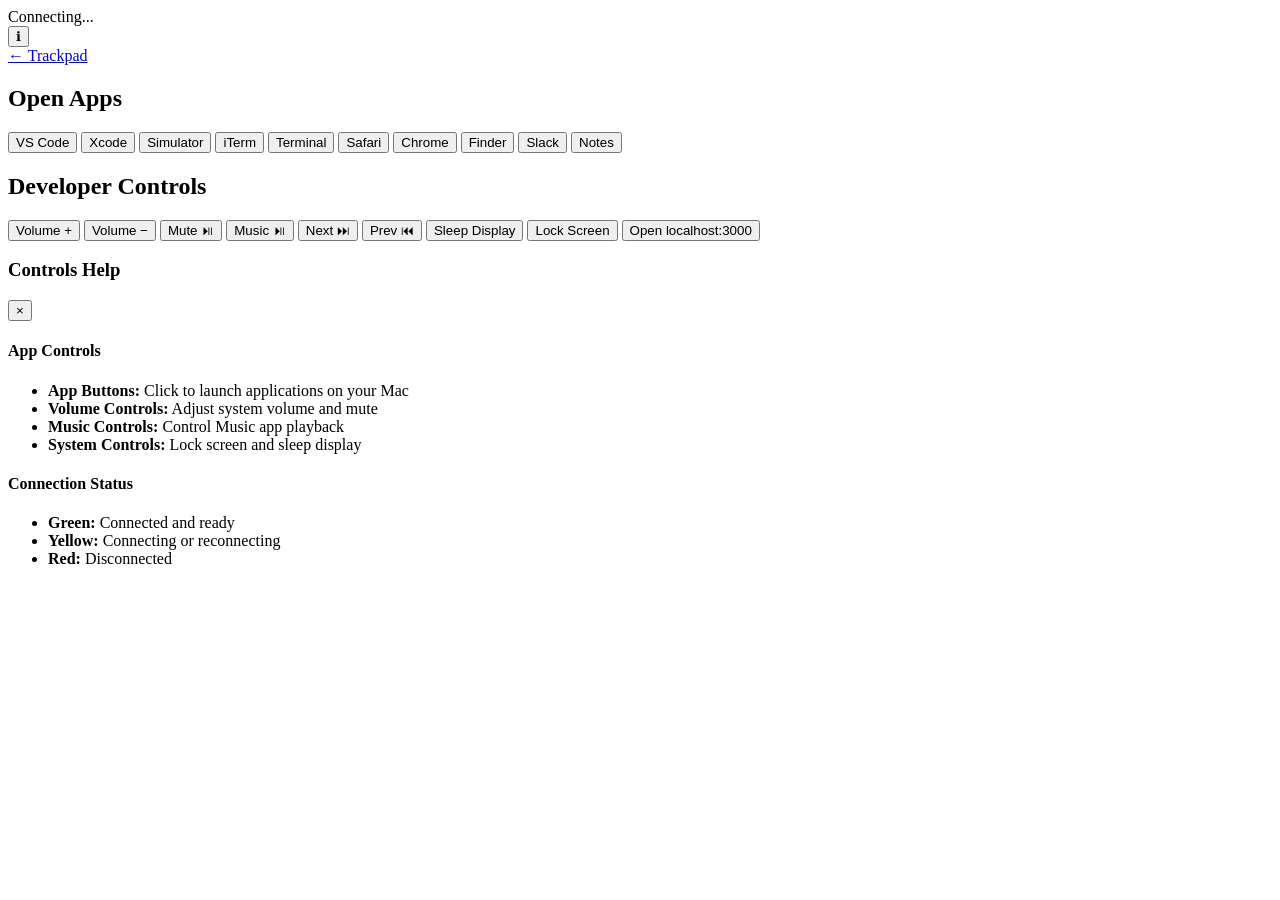
==== web/apps.html @ 4861fbb9 "first commit" ====
<!DOCTYPE html>
<html lang="en">
<head>
  <meta charset="UTF-8" />
  <meta name="viewport" content="width=device-width, initial-scale=1, user-scalable=no" />
  <title>Remote Controls</title>
  <link rel="stylesheet" href="/styles.css" />
</head>
<body>
  <div id="status-bar">
    <div id="connection-status">
      <div id="status-indicator" class="status-red"></div>
      <span id="status-text">Connecting...</span>
    </div>
    <button id="info-btn" class="info-btn">ℹ</button>
  </div>

  <div class="toolbar">
    <a class="link" href="/index.html">← Trackpad</a>
  </div>

  <main class="page">
    <section>
      <h2>Open Apps</h2>
      <div class="grid">
        <button class="tile" data-type="launch" data-app="Visual Studio Code">VS Code</button>
        <button class="tile" data-type="launch" data-app="Xcode">Xcode</button>
        <button class="tile" data-type="launch" data-app="Simulator">Simulator</button>
        <button class="tile" data-type="launch" data-app="iTerm">iTerm</button>
        <button class="tile" data-type="launch" data-app="Terminal">Terminal</button>
        <button class="tile" data-type="launch" data-app="Safari">Safari</button>
        <button class="tile" data-type="launch" data-app="Google Chrome">Chrome</button>
        <button class="tile" data-type="launch" data-app="Finder">Finder</button>
        <button class="tile" data-type="launch" data-app="Slack">Slack</button>
        <button class="tile" data-type="launch" data-app="Notes">Notes</button>
      </div>
    </section>

    <section>
      <h2>Developer Controls</h2>
      <div class="grid">
        <button class="tile" data-type="control" data-action="volume_up">Volume +</button>
        <button class="tile" data-type="control" data-action="volume_down">Volume −</button>
        <button class="tile" data-type="control" data-action="mute_toggle">Mute ⏯</button>

        <button class="tile" data-type="control" data-action="play_pause">Music ⏯</button>
        <button class="tile" data-type="control" data-action="next_track">Next ⏭</button>
        <button class="tile" data-type="control" data-action="prev_track">Prev ⏮</button>

        <button class="tile" data-type="control" data-action="sleep_display">Sleep Display</button>
        <button class="tile" data-type="control" data-action="lock">Lock Screen</button>
        <button class="tile" data-type="open_url" data-url="http://localhost:3000">Open localhost:3000</button>
      </div>
    </section>
  </main>

  <!-- Info Modal -->
  <div id="info-modal" class="modal hidden">
    <div class="modal-content">
      <div class="modal-header">
        <h3>Controls Help</h3>
        <button id="close-modal" class="close-btn">×</button>
      </div>
      <div class="modal-body">
        <h4>App Controls</h4>
        <ul>
          <li><strong>App Buttons:</strong> Click to launch applications on your Mac</li>
          <li><strong>Volume Controls:</strong> Adjust system volume and mute</li>
          <li><strong>Music Controls:</strong> Control Music app playback</li>
          <li><strong>System Controls:</strong> Lock screen and sleep display</li>
        </ul>
        
        <h4>Connection Status</h4>
        <ul>
          <li><span class="status-dot status-green"></span> <strong>Green:</strong> Connected and ready</li>
          <li><span class="status-dot status-yellow"></span> <strong>Yellow:</strong> Connecting or reconnecting</li>
          <li><span class="status-dot status-red"></span> <strong>Red:</strong> Disconnected</li>
        </ul>
      </div>
    </div>
  </div>

  <script src="/apps.js"></script>
</body>
</html>
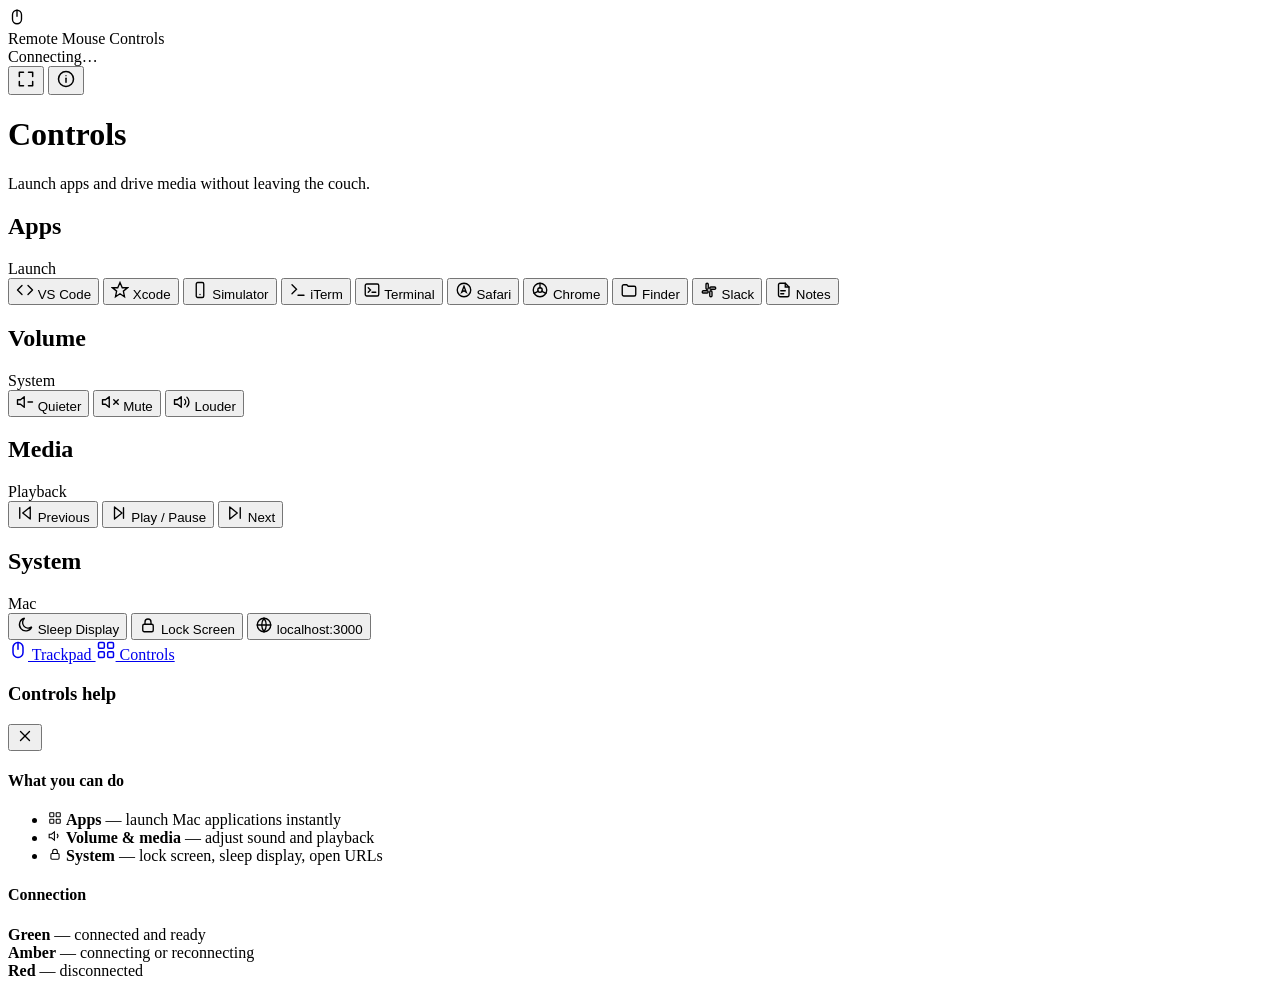
==== commit 91b02422: "Add tag-triggered GitHub Release CI and ship UI updates. Automate macOS binary builds on v* tags and" ====
--- a/web/apps.html
+++ b/web/apps.html
@@ -2,84 +2,285 @@
 <html lang="en">
 <head>
   <meta charset="UTF-8" />
-  <meta name="viewport" content="width=device-width, initial-scale=1, user-scalable=no" />
+  <meta name="viewport" content="width=device-width, initial-scale=1, viewport-fit=cover, user-scalable=no" />
+  <meta name="apple-mobile-web-app-capable" content="yes" />
+  <meta name="mobile-web-app-capable" content="yes" />
+  <meta name="apple-mobile-web-app-status-bar-style" content="black-translucent" />
+  <meta name="apple-mobile-web-app-title" content="Remote Mouse" />
+  <meta name="theme-color" content="#0a0f0e" />
   <title>Remote Controls</title>
+  <link rel="manifest" href="/manifest.webmanifest" />
+  <link rel="apple-touch-icon" href="/apple-touch-icon.png" />
+  <link rel="icon" type="image/png" sizes="192x192" href="/icon-192.png" />
   <link rel="stylesheet" href="/styles.css" />
 </head>
-<body>
-  <div id="status-bar">
-    <div id="connection-status">
-      <div id="status-indicator" class="status-red"></div>
-      <span id="status-text">Connecting...</span>
-    </div>
-    <button id="info-btn" class="info-btn">ℹ</button>
-  </div>
-
-  <div class="toolbar">
-    <a class="link" href="/index.html">← Trackpad</a>
-  </div>
+<body class="is-controls">
+  <header class="app-chrome" id="status-bar">
+    <div class="brand">
+      <div class="brand-mark" aria-hidden="true">
+        <svg viewBox="0 0 24 24" fill="none" stroke="currentColor" stroke-width="1.8" stroke-linecap="round" stroke-linejoin="round" width="18" height="18">
+          <rect x="6" y="3" width="12" height="18" rx="6"/>
+          <line x1="12" y1="3" x2="12" y2="11"/>
+        </svg>
+      </div>
+      <div class="brand-text">
+        <span class="brand-name">Remote Mouse</span>
+        <span class="brand-sub">Controls</span>
+      </div>
+    </div>
+
+    <div class="chrome-actions">
+      <div id="connection-status" class="connection-status" aria-live="polite">
+        <div id="status-indicator" class="status-red" aria-hidden="true"></div>
+        <span id="status-text">Connecting…</span>
+      </div>
+      <button id="fullscreen-btn" class="icon-btn" type="button" aria-label="Fullscreen or install app">
+        <svg viewBox="0 0 24 24" fill="none" stroke="currentColor" stroke-width="1.8" stroke-linecap="round" stroke-linejoin="round" width="20" height="20" aria-hidden="true">
+          <polyline points="4 9 4 4 9 4"/>
+          <polyline points="20 9 20 4 15 4"/>
+          <polyline points="4 15 4 20 9 20"/>
+          <polyline points="20 15 20 20 15 20"/>
+        </svg>
+      </button>
+      <button id="info-btn" class="icon-btn info-btn" type="button" aria-label="Controls help">
+        <svg viewBox="0 0 24 24" fill="none" stroke="currentColor" stroke-width="1.8" stroke-linecap="round" stroke-linejoin="round" width="20" height="20" aria-hidden="true">
+          <circle cx="12" cy="12" r="9"/>
+          <line x1="12" y1="11" x2="12" y2="16"/>
+          <circle cx="12" cy="8" r="0.8" fill="currentColor" stroke="none"/>
+        </svg>
+      </button>
+    </div>
+  </header>
 
   <main class="page">
-    <section>
-      <h2>Open Apps</h2>
+    <div class="page-intro">
+      <h1>Controls</h1>
+      <p>Launch apps and drive media without leaving the couch.</p>
+    </div>
+
+    <section class="section">
+      <div class="section-head">
+        <h2>Apps</h2>
+        <span>Launch</span>
+      </div>
+      <div class="grid apps-grid">
+        <button class="tile" type="button" data-type="launch" data-app="Visual Studio Code">
+          <span class="tile-icon" aria-hidden="true">
+            <svg viewBox="0 0 24 24" fill="none" stroke="currentColor" stroke-width="1.8" stroke-linecap="round" stroke-linejoin="round" width="18" height="18"><polyline points="16 18 22 12 16 6"/><polyline points="8 6 2 12 8 18"/></svg>
+          </span>
+          <span class="tile-label">VS Code</span>
+        </button>
+        <button class="tile" type="button" data-type="launch" data-app="Xcode">
+          <span class="tile-icon" aria-hidden="true">
+            <svg viewBox="0 0 24 24" fill="none" stroke="currentColor" stroke-width="1.8" stroke-linecap="round" width="18" height="18"><path d="M12 2l3 7h7l-5.5 4.5L18 21l-6-4-6 4 1.5-7.5L2 9h7z"/></svg>
+          </span>
+          <span class="tile-label">Xcode</span>
+        </button>
+        <button class="tile" type="button" data-type="launch" data-app="Simulator">
+          <span class="tile-icon" aria-hidden="true">
+            <svg viewBox="0 0 24 24" fill="none" stroke="currentColor" stroke-width="1.8" stroke-linecap="round" width="18" height="18"><rect x="7" y="2" width="10" height="20" rx="2"/><line x1="12" y1="18" x2="12" y2="18.01"/></svg>
+          </span>
+          <span class="tile-label">Simulator</span>
+        </button>
+        <button class="tile" type="button" data-type="launch" data-app="iTerm">
+          <span class="tile-icon" aria-hidden="true">
+            <svg viewBox="0 0 24 24" fill="none" stroke="currentColor" stroke-width="1.8" stroke-linecap="round" width="18" height="18"><polyline points="4 17 10 11 4 5"/><line x1="12" y1="19" x2="20" y2="19"/></svg>
+          </span>
+          <span class="tile-label">iTerm</span>
+        </button>
+        <button class="tile" type="button" data-type="launch" data-app="Terminal">
+          <span class="tile-icon" aria-hidden="true">
+            <svg viewBox="0 0 24 24" fill="none" stroke="currentColor" stroke-width="1.8" stroke-linecap="round" width="18" height="18"><rect x="3" y="4" width="18" height="16" rx="2"/><polyline points="7 15 10 12 7 9"/><line x1="12" y1="15" x2="17" y2="15"/></svg>
+          </span>
+          <span class="tile-label">Terminal</span>
+        </button>
+        <button class="tile" type="button" data-type="launch" data-app="Safari">
+          <span class="tile-icon" aria-hidden="true">
+            <svg viewBox="0 0 24 24" fill="none" stroke="currentColor" stroke-width="1.8" stroke-linecap="round" width="18" height="18"><circle cx="12" cy="12" r="9"/><polygon points="12 7 15 15 12 13 9 15"/></svg>
+          </span>
+          <span class="tile-label">Safari</span>
+        </button>
+        <button class="tile" type="button" data-type="launch" data-app="Google Chrome">
+          <span class="tile-icon" aria-hidden="true">
+            <svg viewBox="0 0 24 24" fill="none" stroke="currentColor" stroke-width="1.8" stroke-linecap="round" width="18" height="18"><circle cx="12" cy="12" r="9"/><circle cx="12" cy="12" r="3"/><line x1="12" y1="3" x2="12" y2="9"/><line x1="19.8" y1="16.5" x2="14.1" y2="13.5"/><line x1="4.2" y1="16.5" x2="9.9" y2="13.5"/></svg>
+          </span>
+          <span class="tile-label">Chrome</span>
+        </button>
+        <button class="tile" type="button" data-type="launch" data-app="Finder">
+          <span class="tile-icon" aria-hidden="true">
+            <svg viewBox="0 0 24 24" fill="none" stroke="currentColor" stroke-width="1.8" stroke-linecap="round" width="18" height="18"><path d="M3 7a2 2 0 0 1 2-2h4l2 2h8a2 2 0 0 1 2 2v9a2 2 0 0 1-2 2H5a2 2 0 0 1-2-2V7z"/></svg>
+          </span>
+          <span class="tile-label">Finder</span>
+        </button>
+        <button class="tile" type="button" data-type="launch" data-app="Slack">
+          <span class="tile-icon" aria-hidden="true">
+            <svg viewBox="0 0 24 24" fill="none" stroke="currentColor" stroke-width="1.8" stroke-linecap="round" width="18" height="18"><rect x="8" y="3" width="3" height="8" rx="1.5"/><rect x="13" y="13" width="3" height="8" rx="1.5"/><rect x="3" y="13" width="8" height="3" rx="1.5"/><rect x="13" y="8" width="8" height="3" rx="1.5"/></svg>
+          </span>
+          <span class="tile-label">Slack</span>
+        </button>
+        <button class="tile" type="button" data-type="launch" data-app="Notes">
+          <span class="tile-icon" aria-hidden="true">
+            <svg viewBox="0 0 24 24" fill="none" stroke="currentColor" stroke-width="1.8" stroke-linecap="round" width="18" height="18"><path d="M8 3h7l5 5v11a2 2 0 0 1-2 2H8a2 2 0 0 1-2-2V5a2 2 0 0 1 2-2z"/><path d="M15 3v5h5"/><line x1="9" y1="13" x2="15" y2="13"/><line x1="9" y1="17" x2="13" y2="17"/></svg>
+          </span>
+          <span class="tile-label">Notes</span>
+        </button>
+      </div>
+    </section>
+
+    <section class="section">
+      <div class="section-head">
+        <h2>Volume</h2>
+        <span>System</span>
+      </div>
+      <div class="media-row">
+        <button class="tile" type="button" data-type="control" data-action="volume_down">
+          <span class="tile-icon" aria-hidden="true">
+            <svg viewBox="0 0 24 24" fill="none" stroke="currentColor" stroke-width="1.8" stroke-linecap="round" stroke-linejoin="round" width="18" height="18"><polygon points="11 5 6 9 2 9 2 15 6 15 11 19 11 5"/><line x1="16" y1="12" x2="22" y2="12"/></svg>
+          </span>
+          <span class="tile-label">Quieter</span>
+        </button>
+        <button class="tile" type="button" data-type="control" data-action="mute_toggle">
+          <span class="tile-icon" aria-hidden="true">
+            <svg viewBox="0 0 24 24" fill="none" stroke="currentColor" stroke-width="1.8" stroke-linecap="round" stroke-linejoin="round" width="18" height="18"><polygon points="11 5 6 9 2 9 2 15 6 15 11 19 11 5"/><line x1="23" y1="9" x2="17" y2="15"/><line x1="17" y1="9" x2="23" y2="15"/></svg>
+          </span>
+          <span class="tile-label">Mute</span>
+        </button>
+        <button class="tile" type="button" data-type="control" data-action="volume_up">
+          <span class="tile-icon" aria-hidden="true">
+            <svg viewBox="0 0 24 24" fill="none" stroke="currentColor" stroke-width="1.8" stroke-linecap="round" stroke-linejoin="round" width="18" height="18"><polygon points="11 5 6 9 2 9 2 15 6 15 11 19 11 5"/><path d="M15.5 8.5a5 5 0 0 1 0 7"/><path d="M18.5 5.5a9 9 0 0 1 0 13"/></svg>
+          </span>
+          <span class="tile-label">Louder</span>
+        </button>
+      </div>
+    </section>
+
+    <section class="section">
+      <div class="section-head">
+        <h2>Media</h2>
+        <span>Playback</span>
+      </div>
+      <div class="media-row">
+        <button class="tile" type="button" data-type="control" data-action="prev_track">
+          <span class="tile-icon" aria-hidden="true">
+            <svg viewBox="0 0 24 24" fill="none" stroke="currentColor" stroke-width="1.8" stroke-linecap="round" stroke-linejoin="round" width="18" height="18"><polygon points="19 20 9 12 19 4 19 20"/><line x1="5" y1="19" x2="5" y2="5"/></svg>
+          </span>
+          <span class="tile-label">Previous</span>
+        </button>
+        <button class="tile" type="button" data-type="control" data-action="play_pause">
+          <span class="tile-icon" aria-hidden="true">
+            <svg viewBox="0 0 24 24" fill="none" stroke="currentColor" stroke-width="1.8" stroke-linecap="round" stroke-linejoin="round" width="18" height="18"><polygon points="6 4 16 12 6 20 6 4"/><line x1="18" y1="5" x2="18" y2="19"/></svg>
+          </span>
+          <span class="tile-label">Play / Pause</span>
+        </button>
+        <button class="tile" type="button" data-type="control" data-action="next_track">
+          <span class="tile-icon" aria-hidden="true">
+            <svg viewBox="0 0 24 24" fill="none" stroke="currentColor" stroke-width="1.8" stroke-linecap="round" stroke-linejoin="round" width="18" height="18"><polygon points="5 4 15 12 5 20 5 4"/><line x1="19" y1="5" x2="19" y2="19"/></svg>
+          </span>
+          <span class="tile-label">Next</span>
+        </button>
+      </div>
+    </section>
+
+    <section class="section">
+      <div class="section-head">
+        <h2>System</h2>
+        <span>Mac</span>
+      </div>
       <div class="grid">
-        <button class="tile" data-type="launch" data-app="Visual Studio Code">VS Code</button>
-        <button class="tile" data-type="launch" data-app="Xcode">Xcode</button>
-        <button class="tile" data-type="launch" data-app="Simulator">Simulator</button>
-        <button class="tile" data-type="launch" data-app="iTerm">iTerm</button>
-        <button class="tile" data-type="launch" data-app="Terminal">Terminal</button>
-        <button class="tile" data-type="launch" data-app="Safari">Safari</button>
-        <button class="tile" data-type="launch" data-app="Google Chrome">Chrome</button>
-        <button class="tile" data-type="launch" data-app="Finder">Finder</button>
-        <button class="tile" data-type="launch" data-app="Slack">Slack</button>
-        <button class="tile" data-type="launch" data-app="Notes">Notes</button>
-      </div>
-    </section>
-
-    <section>
-      <h2>Developer Controls</h2>
-      <div class="grid">
-        <button class="tile" data-type="control" data-action="volume_up">Volume +</button>
-        <button class="tile" data-type="control" data-action="volume_down">Volume −</button>
-        <button class="tile" data-type="control" data-action="mute_toggle">Mute ⏯</button>
-
-        <button class="tile" data-type="control" data-action="play_pause">Music ⏯</button>
-        <button class="tile" data-type="control" data-action="next_track">Next ⏭</button>
-        <button class="tile" data-type="control" data-action="prev_track">Prev ⏮</button>
-
-        <button class="tile" data-type="control" data-action="sleep_display">Sleep Display</button>
-        <button class="tile" data-type="control" data-action="lock">Lock Screen</button>
-        <button class="tile" data-type="open_url" data-url="http://localhost:3000">Open localhost:3000</button>
+        <button class="tile tile--warm" type="button" data-type="control" data-action="sleep_display">
+          <span class="tile-icon" aria-hidden="true">
+            <svg viewBox="0 0 24 24" fill="none" stroke="currentColor" stroke-width="1.8" stroke-linecap="round" width="18" height="18"><path d="M21 14.5A8.5 8.5 0 1 1 11.5 3 6.5 6.5 0 0 0 21 14.5z"/></svg>
+          </span>
+          <span class="tile-label">Sleep Display</span>
+        </button>
+        <button class="tile tile--danger" type="button" data-type="control" data-action="lock">
+          <span class="tile-icon" aria-hidden="true">
+            <svg viewBox="0 0 24 24" fill="none" stroke="currentColor" stroke-width="1.8" stroke-linecap="round" width="18" height="18"><rect x="5" y="11" width="14" height="10" rx="2"/><path d="M8 11V8a4 4 0 0 1 8 0v3"/></svg>
+          </span>
+          <span class="tile-label">Lock Screen</span>
+        </button>
+        <button class="tile" type="button" data-type="open_url" data-url="http://localhost:3000">
+          <span class="tile-icon" aria-hidden="true">
+            <svg viewBox="0 0 24 24" fill="none" stroke="currentColor" stroke-width="1.8" stroke-linecap="round" width="18" height="18"><circle cx="12" cy="12" r="9"/><line x1="3" y1="12" x2="21" y2="12"/><path d="M12 3a15 15 0 0 1 0 18"/><path d="M12 3a15 15 0 0 0 0 18"/></svg>
+          </span>
+          <span class="tile-label">localhost:3000</span>
+        </button>
       </div>
     </section>
   </main>
 
-  <!-- Info Modal -->
-  <div id="info-modal" class="modal hidden">
+  <nav class="dock" aria-label="Primary">
+    <a class="dock-link" href="/index.html">
+      <svg viewBox="0 0 24 24" fill="none" stroke="currentColor" stroke-width="1.8" stroke-linecap="round" stroke-linejoin="round" width="20" height="20" aria-hidden="true">
+        <rect x="6" y="3" width="12" height="18" rx="6"/>
+        <line x1="12" y1="3" x2="12" y2="11"/>
+      </svg>
+      Trackpad
+    </a>
+    <a class="dock-link is-active" href="/apps.html" aria-current="page">
+      <svg viewBox="0 0 24 24" fill="none" stroke="currentColor" stroke-width="1.8" stroke-linecap="round" stroke-linejoin="round" width="20" height="20" aria-hidden="true">
+        <rect x="3" y="3" width="7" height="7" rx="1.5"/>
+        <rect x="14" y="3" width="7" height="7" rx="1.5"/>
+        <rect x="3" y="14" width="7" height="7" rx="1.5"/>
+        <rect x="14" y="14" width="7" height="7" rx="1.5"/>
+      </svg>
+      Controls
+    </a>
+  </nav>
+
+  <div id="info-modal" class="modal hidden" role="dialog" aria-modal="true" aria-labelledby="help-title" aria-hidden="true">
     <div class="modal-content">
       <div class="modal-header">
-        <h3>Controls Help</h3>
-        <button id="close-modal" class="close-btn">×</button>
+        <h3 id="help-title">Controls help</h3>
+        <button id="close-modal" class="close-btn" type="button" aria-label="Close">
+          <svg viewBox="0 0 24 24" fill="none" stroke="currentColor" stroke-width="1.8" stroke-linecap="round" width="18" height="18" aria-hidden="true">
+            <line x1="6" y1="6" x2="18" y2="18"/><line x1="18" y1="6" x2="6" y2="18"/>
+          </svg>
+        </button>
       </div>
       <div class="modal-body">
-        <h4>App Controls</h4>
-        <ul>
-          <li><strong>App Buttons:</strong> Click to launch applications on your Mac</li>
-          <li><strong>Volume Controls:</strong> Adjust system volume and mute</li>
-          <li><strong>Music Controls:</strong> Control Music app playback</li>
-          <li><strong>System Controls:</strong> Lock screen and sleep display</li>
+        <h4>What you can do</h4>
+        <ul class="help-list">
+          <li>
+            <span class="help-icon" aria-hidden="true">
+              <svg viewBox="0 0 24 24" fill="none" stroke="currentColor" stroke-width="1.8" width="14" height="14"><rect x="3" y="3" width="7" height="7" rx="1"/><rect x="14" y="3" width="7" height="7" rx="1"/><rect x="3" y="14" width="7" height="7" rx="1"/><rect x="14" y="14" width="7" height="7" rx="1"/></svg>
+            </span>
+            <span><strong>Apps</strong> — launch Mac applications instantly</span>
+          </li>
+          <li>
+            <span class="help-icon" aria-hidden="true">
+              <svg viewBox="0 0 24 24" fill="none" stroke="currentColor" stroke-width="1.8" width="14" height="14"><polygon points="11 5 6 9 2 9 2 15 6 15 11 19 11 5"/><path d="M15.5 8.5a5 5 0 0 1 0 7"/></svg>
+            </span>
+            <span><strong>Volume & media</strong> — adjust sound and playback</span>
+          </li>
+          <li>
+            <span class="help-icon" aria-hidden="true">
+              <svg viewBox="0 0 24 24" fill="none" stroke="currentColor" stroke-width="1.8" width="14" height="14"><rect x="5" y="11" width="14" height="10" rx="2"/><path d="M8 11V8a4 4 0 0 1 8 0v3"/></svg>
+            </span>
+            <span><strong>System</strong> — lock screen, sleep display, open URLs</span>
+          </li>
         </ul>
-        
-        <h4>Connection Status</h4>
-        <ul>
-          <li><span class="status-dot status-green"></span> <strong>Green:</strong> Connected and ready</li>
-          <li><span class="status-dot status-yellow"></span> <strong>Yellow:</strong> Connecting or reconnecting</li>
-          <li><span class="status-dot status-red"></span> <strong>Red:</strong> Disconnected</li>
-        </ul>
+
+        <h4>Connection</h4>
+        <div class="status-legend">
+          <div class="status-legend-row">
+            <span class="status-dot status-green" aria-hidden="true"></span>
+            <span><strong>Green</strong> — connected and ready</span>
+          </div>
+          <div class="status-legend-row">
+            <span class="status-dot status-yellow" aria-hidden="true"></span>
+            <span><strong>Amber</strong> — connecting or reconnecting</span>
+          </div>
+          <div class="status-legend-row">
+            <span class="status-dot status-red" aria-hidden="true"></span>
+            <span><strong>Red</strong> — disconnected</span>
+          </div>
+        </div>
       </div>
     </div>
   </div>
 
+  <script src="/ui.js"></script>
   <script src="/apps.js"></script>
 </body>
-</html>+</html>
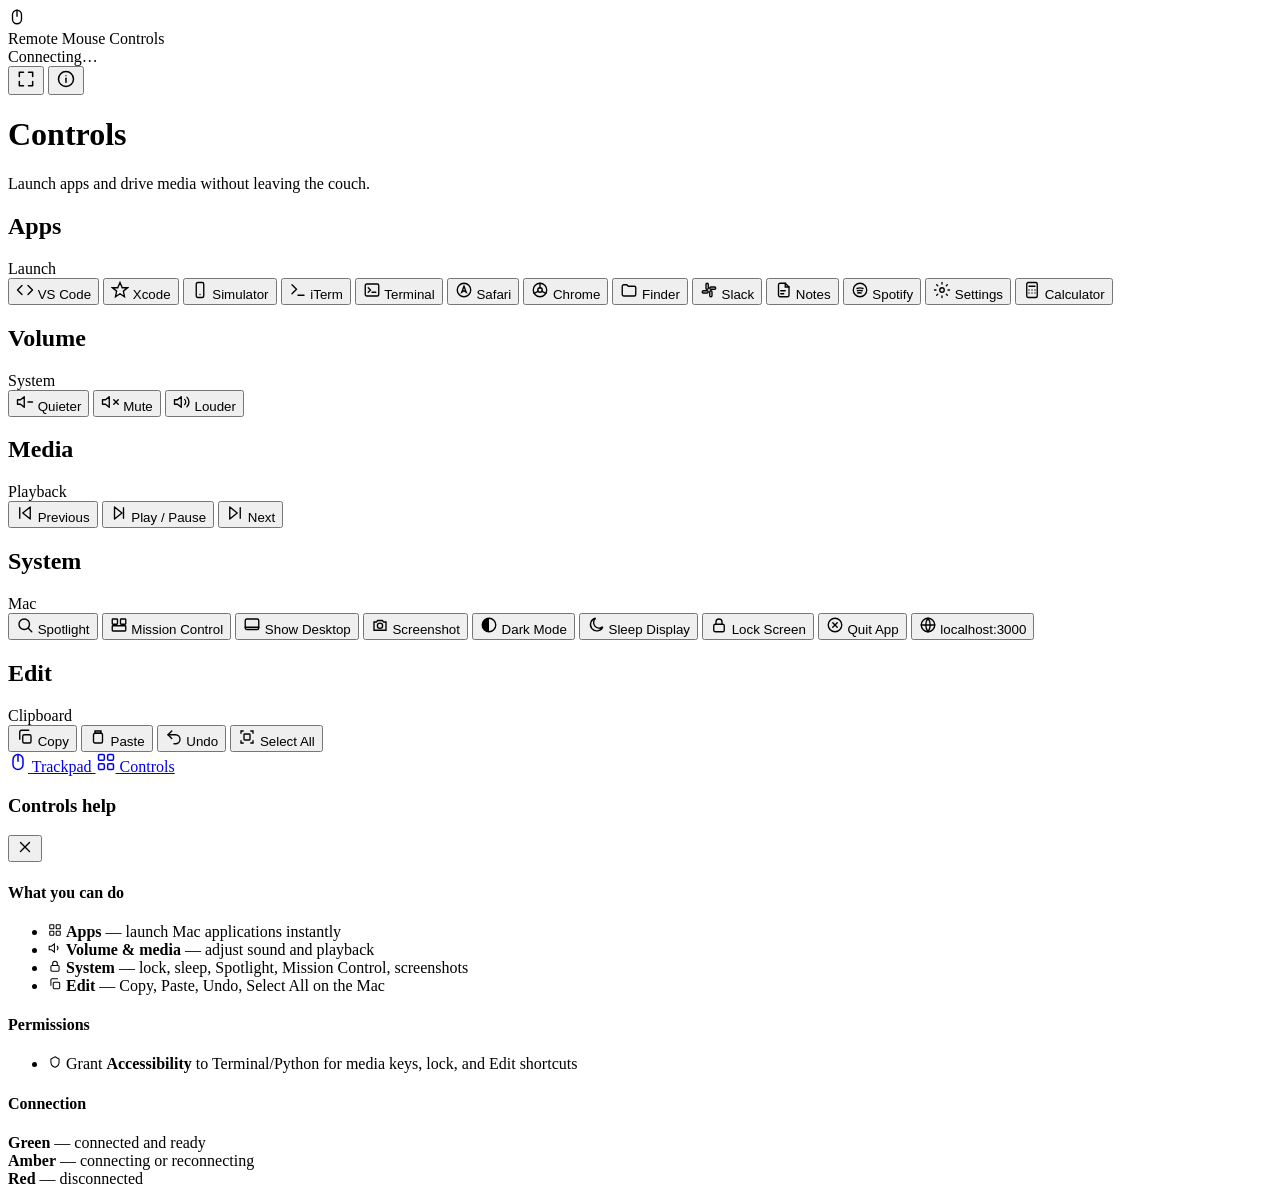
==== commit 86e85f75: "Fix Controls action buttons and expand remote actions Media buttons previously only targeted Apple M" ====
--- a/web/apps.html
+++ b/web/apps.html
@@ -124,6 +124,24 @@
           </span>
           <span class="tile-label">Notes</span>
         </button>
+        <button class="tile" type="button" data-type="launch" data-app="Spotify">
+          <span class="tile-icon" aria-hidden="true">
+            <svg viewBox="0 0 24 24" fill="none" stroke="currentColor" stroke-width="1.8" stroke-linecap="round" width="18" height="18"><circle cx="12" cy="12" r="9"/><path d="M8 10c2.5-1 5.5-1 8 0"/><path d="M8.5 13c2-.7 4.5-.7 6.5 0"/><path d="M9 16c1.4-.4 3-.4 4.5 0"/></svg>
+          </span>
+          <span class="tile-label">Spotify</span>
+        </button>
+        <button class="tile" type="button" data-type="launch" data-app="System Settings">
+          <span class="tile-icon" aria-hidden="true">
+            <svg viewBox="0 0 24 24" fill="none" stroke="currentColor" stroke-width="1.8" stroke-linecap="round" width="18" height="18"><circle cx="12" cy="12" r="3"/><path d="M12 2v2M12 20v2M4.9 4.9l1.4 1.4M17.7 17.7l1.4 1.4M2 12h2M20 12h2M4.9 19.1l1.4-1.4M17.7 6.3l1.4-1.4"/></svg>
+          </span>
+          <span class="tile-label">Settings</span>
+        </button>
+        <button class="tile" type="button" data-type="launch" data-app="Calculator">
+          <span class="tile-icon" aria-hidden="true">
+            <svg viewBox="0 0 24 24" fill="none" stroke="currentColor" stroke-width="1.8" stroke-linecap="round" width="18" height="18"><rect x="5" y="2" width="14" height="20" rx="2"/><line x1="8" y1="7" x2="16" y2="7"/><line x1="8" y1="12" x2="8" y2="12.01"/><line x1="12" y1="12" x2="12" y2="12.01"/><line x1="16" y1="12" x2="16" y2="12.01"/><line x1="8" y1="16" x2="8" y2="16.01"/><line x1="12" y1="16" x2="12" y2="16.01"/><line x1="16" y1="16" x2="16" y2="16.01"/></svg>
+          </span>
+          <span class="tile-label">Calculator</span>
+        </button>
       </div>
     </section>
 
@@ -187,6 +205,36 @@
         <span>Mac</span>
       </div>
       <div class="grid">
+        <button class="tile" type="button" data-type="control" data-action="spotlight">
+          <span class="tile-icon" aria-hidden="true">
+            <svg viewBox="0 0 24 24" fill="none" stroke="currentColor" stroke-width="1.8" stroke-linecap="round" width="18" height="18"><circle cx="11" cy="11" r="7"/><line x1="21" y1="21" x2="16.65" y2="16.65"/></svg>
+          </span>
+          <span class="tile-label">Spotlight</span>
+        </button>
+        <button class="tile" type="button" data-type="control" data-action="mission_control">
+          <span class="tile-icon" aria-hidden="true">
+            <svg viewBox="0 0 24 24" fill="none" stroke="currentColor" stroke-width="1.8" stroke-linecap="round" width="18" height="18"><rect x="3" y="4" width="7" height="7" rx="1"/><rect x="14" y="4" width="7" height="7" rx="1"/><rect x="3" y="13" width="18" height="7" rx="1"/></svg>
+          </span>
+          <span class="tile-label">Mission Control</span>
+        </button>
+        <button class="tile" type="button" data-type="control" data-action="show_desktop">
+          <span class="tile-icon" aria-hidden="true">
+            <svg viewBox="0 0 24 24" fill="none" stroke="currentColor" stroke-width="1.8" stroke-linecap="round" width="18" height="18"><rect x="3" y="4" width="18" height="14" rx="2"/><line x1="3" y1="15" x2="21" y2="15"/></svg>
+          </span>
+          <span class="tile-label">Show Desktop</span>
+        </button>
+        <button class="tile" type="button" data-type="control" data-action="screenshot">
+          <span class="tile-icon" aria-hidden="true">
+            <svg viewBox="0 0 24 24" fill="none" stroke="currentColor" stroke-width="1.8" stroke-linecap="round" width="18" height="18"><path d="M4 8h3l2-2h6l2 2h3v11H4z"/><circle cx="12" cy="13" r="3.5"/></svg>
+          </span>
+          <span class="tile-label">Screenshot</span>
+        </button>
+        <button class="tile" type="button" data-type="control" data-action="dark_mode">
+          <span class="tile-icon" aria-hidden="true">
+            <svg viewBox="0 0 24 24" fill="none" stroke="currentColor" stroke-width="1.8" stroke-linecap="round" width="18" height="18"><circle cx="12" cy="12" r="9"/><path d="M12 3a9 9 0 0 0 0 18z" fill="currentColor" stroke="none"/></svg>
+          </span>
+          <span class="tile-label">Dark Mode</span>
+        </button>
         <button class="tile tile--warm" type="button" data-type="control" data-action="sleep_display">
           <span class="tile-icon" aria-hidden="true">
             <svg viewBox="0 0 24 24" fill="none" stroke="currentColor" stroke-width="1.8" stroke-linecap="round" width="18" height="18"><path d="M21 14.5A8.5 8.5 0 1 1 11.5 3 6.5 6.5 0 0 0 21 14.5z"/></svg>
@@ -199,11 +247,50 @@
           </span>
           <span class="tile-label">Lock Screen</span>
         </button>
+        <button class="tile tile--danger" type="button" data-type="control" data-action="quit_front">
+          <span class="tile-icon" aria-hidden="true">
+            <svg viewBox="0 0 24 24" fill="none" stroke="currentColor" stroke-width="1.8" stroke-linecap="round" width="18" height="18"><circle cx="12" cy="12" r="9"/><line x1="9" y1="9" x2="15" y2="15"/><line x1="15" y1="9" x2="9" y2="15"/></svg>
+          </span>
+          <span class="tile-label">Quit App</span>
+        </button>
         <button class="tile" type="button" data-type="open_url" data-url="http://localhost:3000">
           <span class="tile-icon" aria-hidden="true">
             <svg viewBox="0 0 24 24" fill="none" stroke="currentColor" stroke-width="1.8" stroke-linecap="round" width="18" height="18"><circle cx="12" cy="12" r="9"/><line x1="3" y1="12" x2="21" y2="12"/><path d="M12 3a15 15 0 0 1 0 18"/><path d="M12 3a15 15 0 0 0 0 18"/></svg>
           </span>
           <span class="tile-label">localhost:3000</span>
+        </button>
+      </div>
+    </section>
+
+    <section class="section">
+      <div class="section-head">
+        <h2>Edit</h2>
+        <span>Clipboard</span>
+      </div>
+      <div class="media-row edit-row">
+        <button class="tile" type="button" data-type="control" data-action="copy">
+          <span class="tile-icon" aria-hidden="true">
+            <svg viewBox="0 0 24 24" fill="none" stroke="currentColor" stroke-width="1.8" stroke-linecap="round" width="18" height="18"><rect x="9" y="9" width="11" height="11" rx="2"/><path d="M5 15V5a2 2 0 0 1 2-2h10"/></svg>
+          </span>
+          <span class="tile-label">Copy</span>
+        </button>
+        <button class="tile" type="button" data-type="control" data-action="paste">
+          <span class="tile-icon" aria-hidden="true">
+            <svg viewBox="0 0 24 24" fill="none" stroke="currentColor" stroke-width="1.8" stroke-linecap="round" width="18" height="18"><path d="M8 4h8v3H8z"/><rect x="6" y="7" width="12" height="13" rx="2"/></svg>
+          </span>
+          <span class="tile-label">Paste</span>
+        </button>
+        <button class="tile" type="button" data-type="control" data-action="undo">
+          <span class="tile-icon" aria-hidden="true">
+            <svg viewBox="0 0 24 24" fill="none" stroke="currentColor" stroke-width="1.8" stroke-linecap="round" width="18" height="18"><path d="M9 14L4 9l5-5"/><path d="M4 9h10a6 6 0 0 1 0 12h-2"/></svg>
+          </span>
+          <span class="tile-label">Undo</span>
+        </button>
+        <button class="tile" type="button" data-type="control" data-action="select_all">
+          <span class="tile-icon" aria-hidden="true">
+            <svg viewBox="0 0 24 24" fill="none" stroke="currentColor" stroke-width="1.8" stroke-linecap="round" width="18" height="18"><path d="M4 7V4h3"/><path d="M17 4h3v3"/><path d="M20 17v3h-3"/><path d="M7 20H4v-3"/><rect x="8" y="8" width="8" height="8" rx="1"/></svg>
+          </span>
+          <span class="tile-label">Select All</span>
         </button>
       </div>
     </section>
@@ -257,7 +344,23 @@
             <span class="help-icon" aria-hidden="true">
               <svg viewBox="0 0 24 24" fill="none" stroke="currentColor" stroke-width="1.8" width="14" height="14"><rect x="5" y="11" width="14" height="10" rx="2"/><path d="M8 11V8a4 4 0 0 1 8 0v3"/></svg>
             </span>
-            <span><strong>System</strong> — lock screen, sleep display, open URLs</span>
+            <span><strong>System</strong> — lock, sleep, Spotlight, Mission Control, screenshots</span>
+          </li>
+          <li>
+            <span class="help-icon" aria-hidden="true">
+              <svg viewBox="0 0 24 24" fill="none" stroke="currentColor" stroke-width="1.8" width="14" height="14"><rect x="9" y="9" width="11" height="11" rx="2"/><path d="M5 15V5a2 2 0 0 1 2-2h10"/></svg>
+            </span>
+            <span><strong>Edit</strong> — Copy, Paste, Undo, Select All on the Mac</span>
+          </li>
+        </ul>
+
+        <h4>Permissions</h4>
+        <ul class="help-list">
+          <li>
+            <span class="help-icon" aria-hidden="true">
+              <svg viewBox="0 0 24 24" fill="none" stroke="currentColor" stroke-width="1.8" width="14" height="14"><path d="M12 3l7 4v5c0 5-3.5 8-7 9-3.5-1-7-4-7-9V7z"/></svg>
+            </span>
+            <span>Grant <strong>Accessibility</strong> to Terminal/Python for media keys, lock, and Edit shortcuts</span>
           </li>
         </ul>
 
@@ -280,7 +383,7 @@
     </div>
   </div>
 
-  <script src="/ui.js"></script>
-  <script src="/apps.js"></script>
+  <script src="/ui.js?v=6"></script>
+  <script src="/apps.js?v=6"></script>
 </body>
 </html>
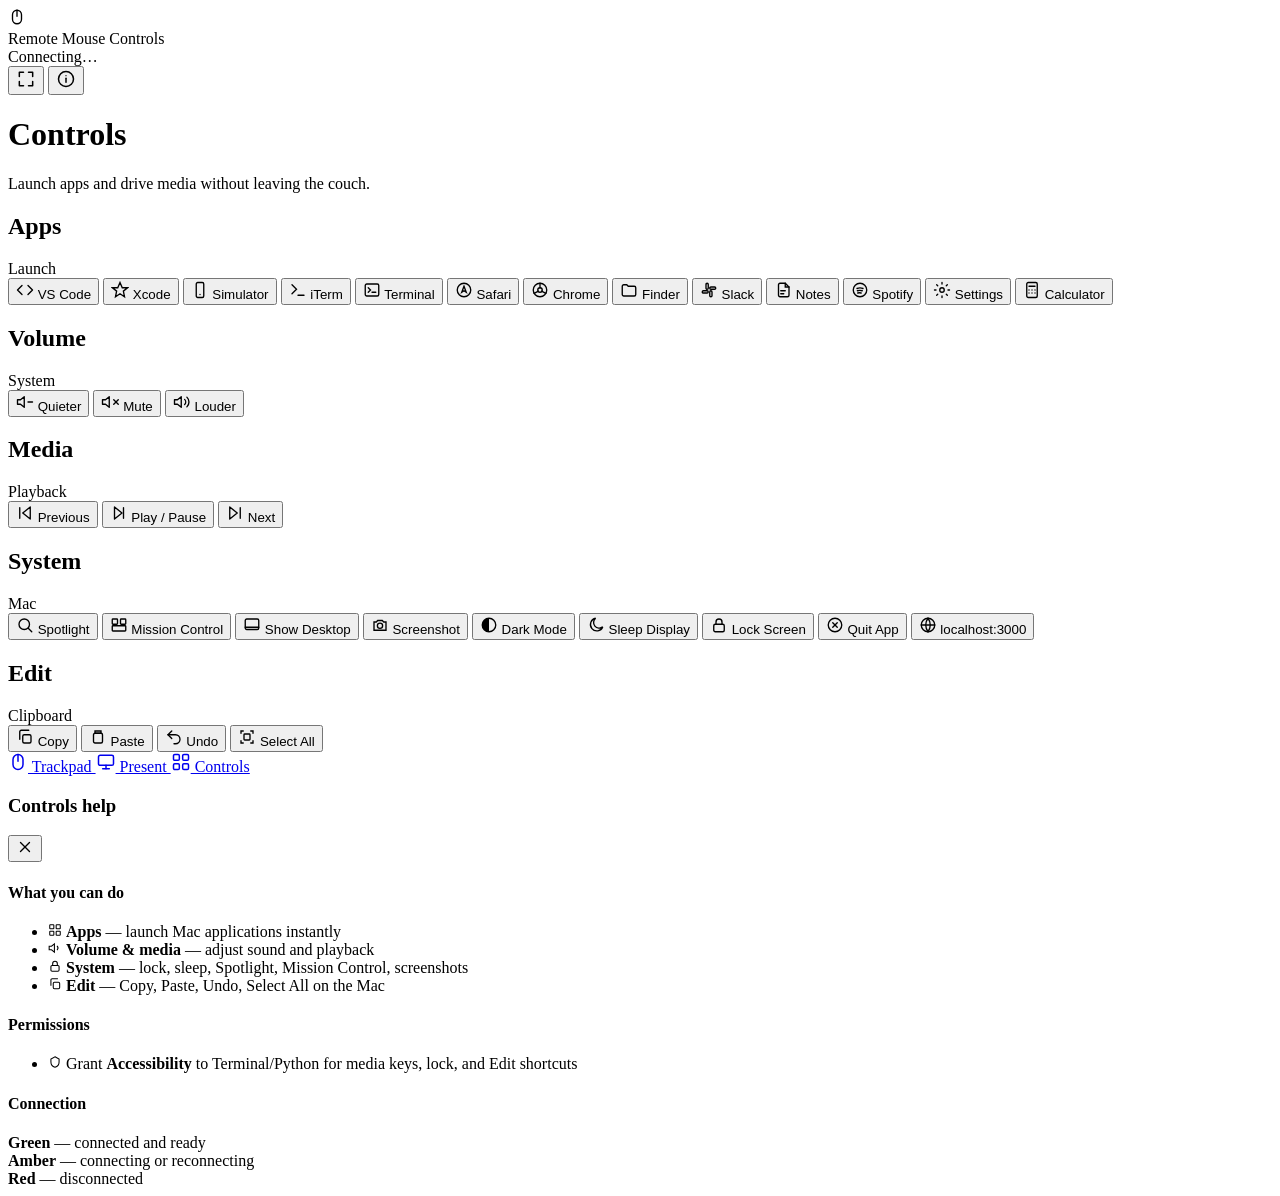
==== commit 5a4fb8ce: "Add Mac QR setup, same-origin WebSocket, and presentation remote. Simplify phone pairing with an aut" ====
--- a/web/apps.html
+++ b/web/apps.html
@@ -12,7 +12,7 @@
   <link rel="manifest" href="/manifest.webmanifest" />
   <link rel="apple-touch-icon" href="/apple-touch-icon.png" />
   <link rel="icon" type="image/png" sizes="192x192" href="/icon-192.png" />
-  <link rel="stylesheet" href="/styles.css" />
+  <link rel="stylesheet" href="/styles.css?v=12" />
 </head>
 <body class="is-controls">
   <header class="app-chrome" id="status-bar">
@@ -304,6 +304,14 @@
       </svg>
       Trackpad
     </a>
+    <a class="dock-link" href="/present.html">
+      <svg viewBox="0 0 24 24" fill="none" stroke="currentColor" stroke-width="1.8" stroke-linecap="round" stroke-linejoin="round" width="20" height="20" aria-hidden="true">
+        <rect x="3" y="4" width="18" height="12" rx="2"/>
+        <path d="M8 20h8"/>
+        <path d="M12 16v4"/>
+      </svg>
+      Present
+    </a>
     <a class="dock-link is-active" href="/apps.html" aria-current="page">
       <svg viewBox="0 0 24 24" fill="none" stroke="currentColor" stroke-width="1.8" stroke-linecap="round" stroke-linejoin="round" width="20" height="20" aria-hidden="true">
         <rect x="3" y="3" width="7" height="7" rx="1.5"/>
@@ -383,7 +391,7 @@
     </div>
   </div>
 
-  <script src="/ui.js?v=6"></script>
-  <script src="/apps.js?v=6"></script>
+  <script src="/ui.js?v=12"></script>
+  <script src="/apps.js?v=12"></script>
 </body>
 </html>
